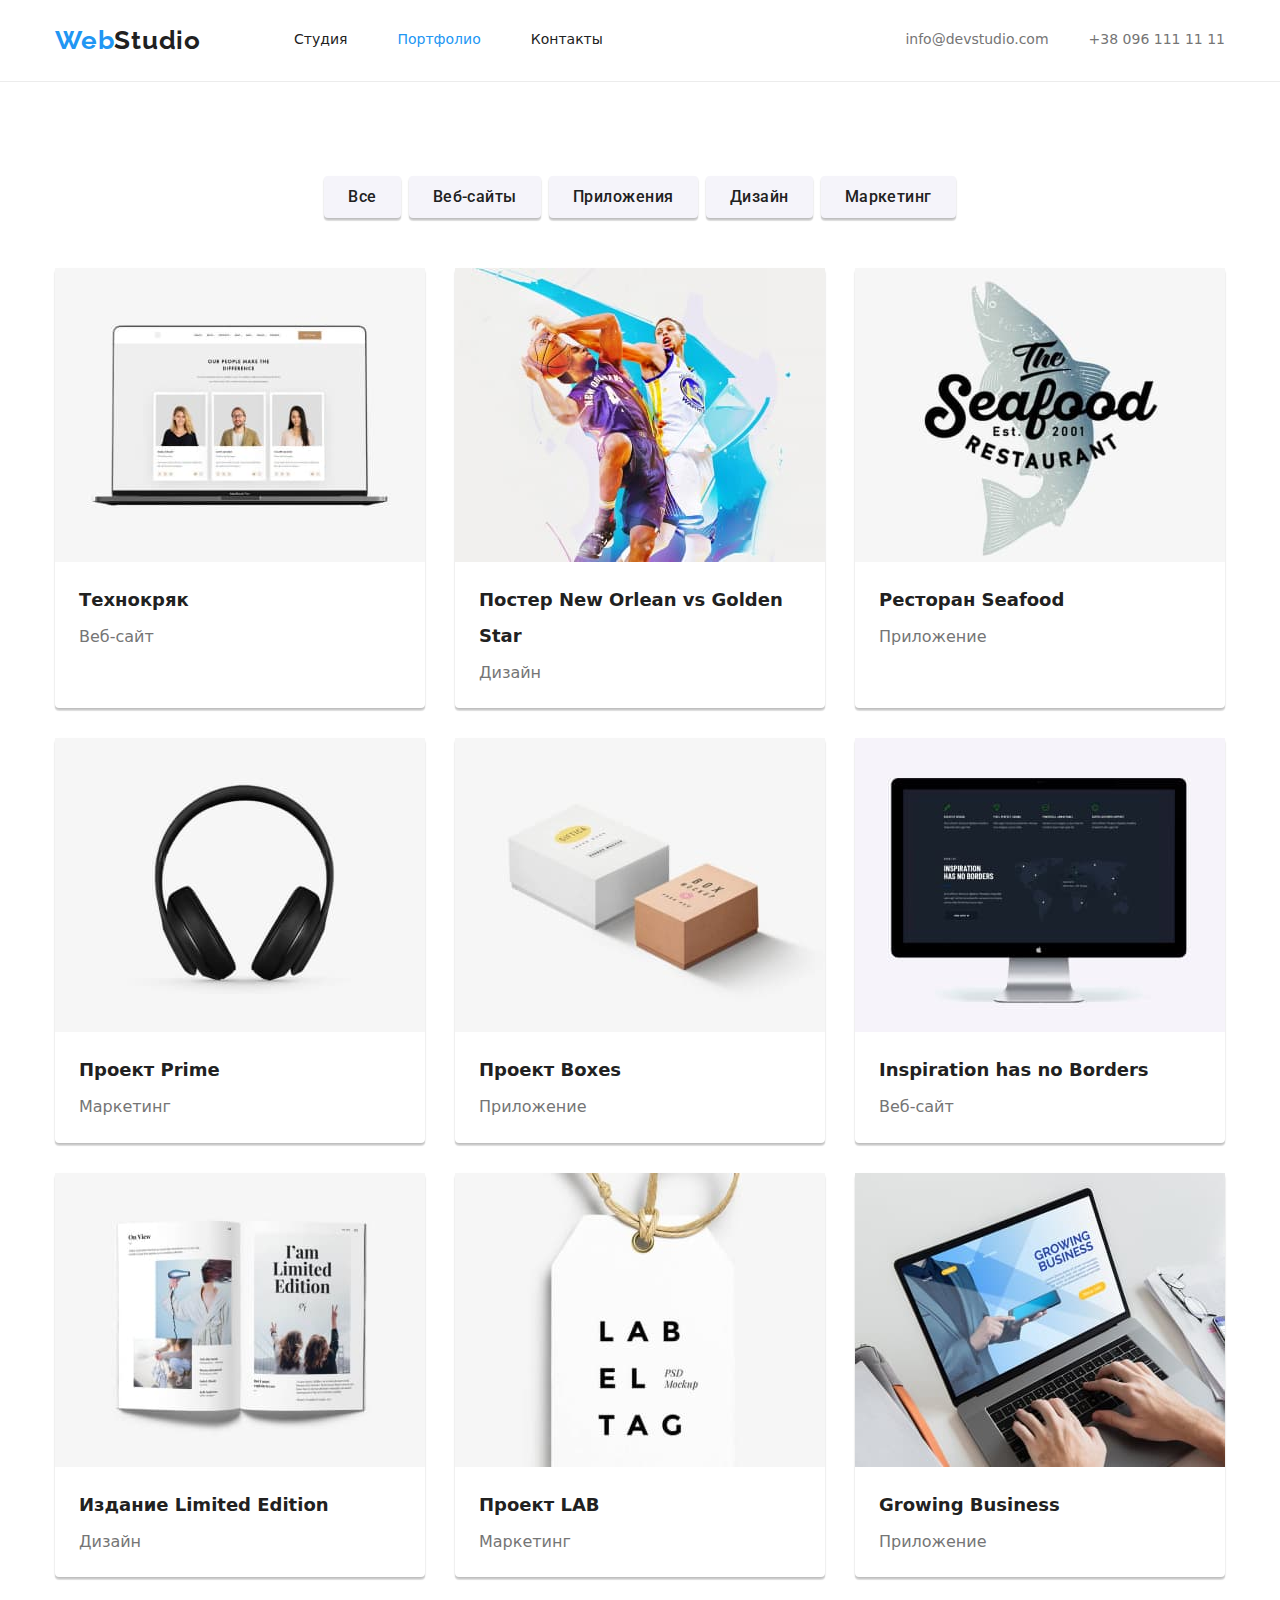
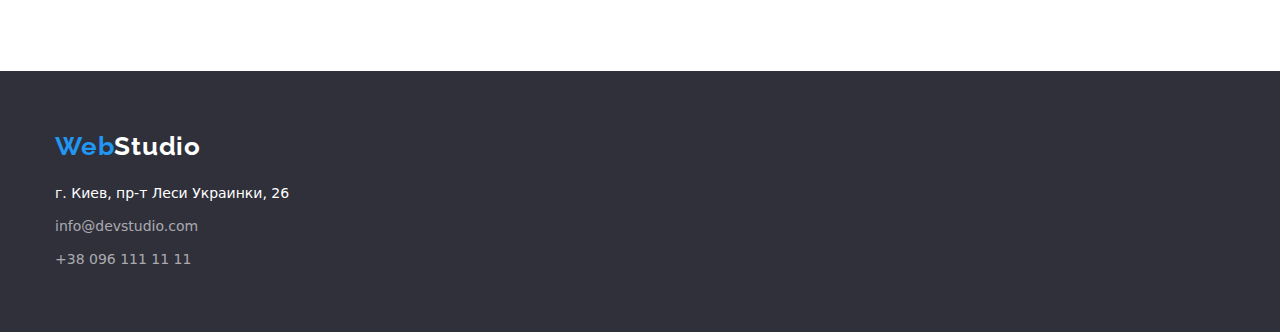
==== portfolio.html @ 7bfb626f "&" ====
<!DOCTYPE html>
<html lang="ru">

<head>
    <meta charset="UTF-8">
    <meta http-equiv="X-UA-Compatible" content="IE=edge">
    <meta name="viewport" content="width=device-width, initial-scale=1.0">
    <title>Document</title>
    <link rel="stylesheet" href="./css/styles.css">
    <link rel="stylesheet" href="https://cdnjs.cloudflare.com/ajax/libs/modern-normalize/1.1.0/modern-normalize.css">
    <link rel="preconnect" href="https://fonts.gstatic.com">
    <link
        href="https://fonts.googleapis.com/css2?family=Raleway:wght@700&family=Roboto:wght@400;500;700;900&display=swap"
        rel="stylesheet">
</head>

<body>
        <header class=head-border>
            <div class=" container">
                <nav class="nav">
        
                    <a class="nav-logo" href="./index.html"><span class="logo-web">Web</span>Studio</a>
        
                    <ul class="nav-list list">
                        <li class="nav-item"><a class="nav-link link " href="./index.html">Студия</a></li>
                        <li class="nav-item"><a class="nav-link link active" href="./portfolio.html">Портфолио</a></li>
                        <li class="nav-item"><a class="nav-link link" href="#">Контакты</a></li>
                    </ul>
                </nav>
                <ul class="contact-list list">
                    <li class="contact-item"><a class="nav-link link contact-link"
                            href="mailto:info@devstudio.com">info@devstudio.com</a></li>
                    <li class="contact-item"><a class="nav-link link contact-link" href="tel:+380961111111">+38 096 111 11
                            11</a>
                    </li>
                </ul>
            </div>
        </header>

<main>
    <section class="container pad-top">

    <ul class=selectors>
<li class="list"><button type="button" class="btn-filter">Все</button></li>
<li class="list"><button type="button" class="btn-filter">Веб-сайты</button></li>
<li class="list"><button type="button" class="btn-filter">Приложения</button></li>
<li class="list"><button type="button" class="btn-filter">Дизайн</button></li>
<li class="list"><button type="button" class="btn-filter">Маркетинг</button></li>
    </ul>

<ul class=tile-list>

    <li class="title-li list"><a class="link" href=""><img src="./images/tehnokrya.jpg" alt="website" width="370">
        <div class="gallery-card">
        <h3 class="galery-title link">Технокряк</h3>
        <p class="galery-text">Веб-сайт</p></a>
        <!-- <p class="galery-text">Lorem ipsum, dolor sit amet consectetur adipisicing elit. </p> -->
        </div>
    </li>
    
    <li class="title-li list"><a class="link" href=""><img src="./images/poster-ball.jpg" alt="basketball-players" width="370">
        <div class="gallery-card">
        <h3 class="galery-title link">Постер New Orlean vs Golden Star</h3>
        <p class="galery-text">Дизайн</p></a>
        <!-- <p class="galery-text">Lorem ipsum, dolor sit amet consectetur adipisicing elit. </p> -->
        </div>
    </li>
    
    <li class="title-li list"><a class="link" href=""><img src="./images/poster-shark.jpg" alt="restoraunt-logo" width="370">
        <div class="gallery-card">
        <h3 class="galery-title link">Ресторан Seafood</h3>
        <p class="galery-text">Приложение</p></a>
        <!-- <p class="galery-text">Lorem ipsum, dolor sit amet consectetur adipisicing elit. </p> -->
        </div>
    </li>
    
    <li class="title-li list"><a class="link" href=""><img src="./images/headphones.jpg" alt="headphones" width="370">
        <div class="gallery-card">
        <h3 class="galery-title link">Проект Prime</h3>
        <p class="galery-text">Маркетинг</p></a>
        <!-- <p class="galery-text">Lorem ipsum, dolor sit amet consectetur adipisicing elit. </p> -->
        </div>
    </li>
    
    <li class="title-li list"><a class="link" href=""><img src="./images/boxes.jpg" alt="two-boxes" width="370">
        <div class="gallery-card">
        <h3 class="galery-title link">Проект Boxes</h3>
        <p class="galery-text">Приложение</p></a>
        <!-- <p class="galery-text">Lorem ipsum, dolor sit amet consectetur adipisicing elit. </p> -->
        </div>
    </li>
    
    <li class="title-li list"><a class="link" href=""><img src="./images/macbook.jpg" alt="macbook" width="370">
        <div class="gallery-card">
        <h3 class="galery-title link">Inspiration has no Borders</h3>
        <p class="galery-text">Веб-сайт</p></a>
        <!-- <p class="galery-text">Lorem ipsum, dolor sit amet consectetur adipisicing elit. </p> -->
        </div>
    </li>
    
    <li class="title-li list"><a class="link" href=""><img src="./images/book.jpg" alt="book" width="370">
        <div class="gallery-card">
        <h3 class="galery-title link">Издание Limited Edition</h3>
        <p class="galery-text">Дизайн</p></a>
        <!-- <p class="galery-text">Lorem ipsum, dolor sit amet consectetur adipisicing elit. </p> -->
        </div>
    </li>
    
    <li class="title-li list"><a class="link" href=""><img src="./images/label.jpg" alt="label" width="370">
        <div class="gallery-card">
        <h3 class="galery-title link">Проект LAB</h3>
        <p class="galery-text">Маркетинг</p></a>
        <!-- <p class="galery-text">Lorem ipsum, dolor sit amet consectetur adipisicing elit. </p> -->
        </div>
    </li>
    
    <li class="title-li list"><a class="link" href=""><img src="./images/laptop.jpg" alt="notebook" width="370">
        <div class="gallery-card">
        <h3 class="galery-title link">Growing Business</h3>
        <p class="galery-text">Приложение</p></a>
        <!-- <p class="galery-text">Lorem ipsum, dolor sit amet consectetur adipisicing elit. </p> -->
        </div>
    </li>
    
</ul>
</section>
</main>

    <footer class="footer-color">
        <div class="container footer-item">
          
            <a class="footer-logo" href="./index.html"><span class="logo-web">Web</span>Studio</a>
           
            <address>
                
                <p class="contacts-mar adress">г. Киев, пр-т Леси Украинки, 26</p>
                <a class="link-footer" href="mailto:info@devstudio.com"><p class=contacts-mar>info@devstudio.com</p></a>
                <a class=" link-footer" href="tel:+380961111111"><p>+38 096 111 11 11</p></a>
   
            </address>
     
        </div>
    </footer> 
</body>

</html>
---- css/styles.css ----
:root {
  --color-black: #212121;
  --color-blue: #2196f3;
  --color-grey: #757575;
  --color-white: #ffffff;
  --color-innative-btn: #f5f4fa;
}
h1,
h2,
h3,
h4,
h5,
h6,
p,
ul,
ol {
  margin-bottom: 0;
  margin-top: 0;
  padding: 0;
}

body {
  background-color: var(--color-white);
  color: var(--color-grey);
  font-family: Roboto, Arial, Helvetica, sans-serif;
  font-style: normal;
  font-weight: 400;
  font-size: 14px;
  line-height: 1.14;
}
img {
  display: block;
}
.container {
  width: 1200px;
  padding-left: 15px;
  padding-right: 15px;
  margin-left: auto;
  margin-right: auto;
  /* align-items: center; */
}
.list {
  list-style: none;
}
.pad-top {
  padding-top: 94px;
  padding-bottom: 94px;
}

.link:hover,
.link:focus {
  color: var(--color-blue);
}
.head-border {
  border-bottom: 1px solid #ececec;
}
/*  header */

.nav,
header > .container,
.selectors {
  display: flex;
  flex-wrap: wrap;
  align-items: center;
}
.img-list {
  margin-top: -30px;
  margin-left: -30px;
  display: flex;
  flex-wrap: wrap;
}
.img-li {
  flex-basis: calc((100% - 90px) / 3);
  margin-top: 30px;
  margin-left: 30px;
}
.nav-link {
  padding-top: 25px;
  padding-bottom: 25px;
}

/* logo */
.nav-logo {
  padding-top: 25px;
  padding-bottom: 25px;
  font-family: Raleway;
  font-weight: 700;
  font-size: 26px;
  line-height: 1.19;
  letter-spacing: 0.03em;
  text-decoration: none;
  color: var(--color-black);
  margin-right: 93px;
}
.logo-web {
  color: var(--color-blue);
}
/* /logo */

/* header */

.nav-list {
  font-weight: 500;
  display: flex;
  align-items: center;
}
.nav-item:not(:last-child) {
  margin-right: 50px;
}
.link {
  text-decoration: none;
  color: var(--color-black);
}
.active {
  color: var(--color-blue);
}
.contact-list {
  display: flex;
  margin-left: auto;
}
.contact-item:not(:last-child) {
  margin-right: 40px;
}
.contact-link {
  display: flex;
  align-items: center;
  justify-content: flex-end;
  font-weight: 500;
  color: var(--color-grey);
}
.contact-list-icon {
  margin-right: 10px;
  fill: var(--color-grey);
}
.contact-item:hover .contact-list-icon {
  fill: var(--color-blue);
}
/* /header */
/* hero */
.hero-container {
  max-width: 700px;
  margin-left: auto;
  margin-right: auto;
}
.hero-title {
  justify-content: center;
  font-weight: 900;
  font-size: 44px;
  line-height: 1.36;
  text-align: center;
  letter-spacing: 0.06em;
  text-transform: uppercase;
  color: var(--color-white);
}
.hero-section {
  background-color: #c4c4c4;
  display: flex;
  padding-top: 200px;
  padding-bottom: 200px;
  background-image: linear-gradient(
      rgba(47, 48, 58, 0.4),
      rgba(47, 48, 58, 0.4)
    ),
    url("../images/bgi.jpeg");
}

/* hero btn */
.btn {
  background-color: var(--color-blue);
  color: var(--color-white);
  font-weight: 700;
  font-size: 16px;
  line-height: 1.87;
  border-radius: 4px;
  cursor: pointer;
  justify-content: center;
  margin-top: 30px;
}
.order {
  align-items: center;
  justify-content: center;
  display: block;
  margin-left: auto;
  margin-right: auto;
  padding: 10px 32px;
  box-shadow: 0px 4px 4px rgba(0, 0, 0, 0.15);
  border-radius: 4px;
  border: none;
}
/* /hero btn */
/* about */
.feature {
  justify-content: center;
  align-items: center;
  width: 270px;
  height: 120px;
  display: flex;
  background-color: #f5f4fa;
  border-radius: 4px;
}

.about-list {
  display: flex;
  flex-direction: row;
  margin-top: -30px;
  margin-left: -30px;
}
.discription {
  padding-top: 94px;
  padding-bottom: 47px;
}
.about-list li {
  margin-left: 30px;
  margin-top: 30px;
  /* padding: 5px; */
  flex-basis: calc((100% - 120px) / 4);
}

.about-title {
  text-transform: uppercase;
  color: var(--color-black);
  font-size: 14px;
  line-height: 1.71;
  margin-bottom: 10px;
  padding-top: 30px;
}

.about-title-p {
  font-style: normal;
  font-weight: normal;
  font-size: 14px;
  line-height: 1.71;
  letter-spacing: 0.03em;
}
/* about work */
.about-work {
  font-weight: 700;
  color: var(--color-black);
  text-align: center;
  font-size: 36px;
  margin-bottom: 50px;
}
.work-list {
  padding-bottom: 94px;
  padding-top: 47px;
}

/* /about work */
/* team */
.team-section {
  background-color: #f5f4fa;
}
.our-team {
  font-weight: 700;
  color: var(--color-black);
  text-align: center;
  font-size: 36px;
  margin-bottom: 50px;
}

.team-list {
  display: flex;
  margin-top: -30px;
  margin-left: -30px;
}
.card {
  margin-left: 30px;
  margin-top: 30px;
  flex-basis: calc((100% - 120px) / 4);
  box-shadow: 0px 1px 3px rgba(0, 0, 0, 0.12), 0px 1px 1px rgba(0, 0, 0, 0.14),
    0px 2px 1px rgba(0, 0, 0, 0.2);
  border-radius: 0px 0px 4px 4px;
}

.employer {
  color: var(--color-black);
  font-weight: 500;
  text-align: center;
  font-size: 16px;
  line-height: 1.19;
  margin-bottom: 10px;
}
.employer-text {
  text-align: center;
  font-size: 16px;
  line-height: 1.19;
}
.employer-card {
  padding: 30px 32px;
}
/* footer*/

.footer-logo {
  color: var(--color-white);
  font-family: Raleway;
  font-weight: 700;
  font-size: 26px;
  line-height: 1.19;
  letter-spacing: 0.03em;
  text-decoration: none;
  margin-bottom: 20px;
  display: block;
}
.footer-color {
  background-color: #2f303a;
}

.footer-item {
  padding-top: 60px;
  padding-bottom: 60px;
}
.adress {
  font-style: normal;
  font-size: 14px;
  line-height: 1.71;
  color: var(--color-white);
}
.link-footer {
  text-decoration: none;
  color: rgba(255, 255, 255, 0.6);
  font-style: normal;
  font-size: 14px;
  line-height: 1.71;
}
.link-footer:hover,
.link-footer:focus {
  color: var(--color-blue);
}
.btn-filter {
  font-weight: 500;
  font-size: 16px;
  line-height: 1.62;
  text-align: center;
  background-color: var(--color-grey);
  color: var(--color-black);
  font-family: Roboto;
  cursor: pointer;
}
.btn-filter:hover,
.btn-filter:focus {
  color: var(--color-white);
  background-color: var(--color-blue);
}
.galery-title {
  color: var(--color-black);
  font-weight: 700;
  font-size: 18px;
  line-height: 2;
}
.galery-text {
  color: var(--color-grey);
  font-size: 16px;
  line-height: 1.9;
}
/* portfolio */
.selectors {
  justify-content: center;
  margin-bottom: 50px;
}
.selectors > .list:not(:last-child) {
  margin-right: 8px;
}
.btn-filter {
  background-color: var(--color-innative-btn);
  font-size: 16px;
  line-height: 1.62;
  letter-spacing: 0.03em;
  text-align: center;
  color: var(--color-black);
  box-shadow: 0px 3px 1px rgba(0, 0, 0, 0.1), 0px 1px 2px rgba(0, 0, 0, 0.08),
    0px 2px 2px rgba(0, 0, 0, 0.12);
  border-radius: 4px;
  border-color: transparent;
  padding: 6px 22px;
}

/* tile */
.tile-list {
  display: flex;
  flex-wrap: wrap;
  margin-left: -30px;
  margin-top: -30px;
}

.title-li {
  display: block;
  flex-basis: calc((100% - 90px) / 3);
  margin-left: 30px;
  margin-top: 30px;
  box-shadow: 0px 3px 1px rgba(0, 0, 0, 0.1), 0px 1px 2px rgba(0, 0, 0, 0.08),
    0px 2px 2px rgba(0, 0, 0, 0.12);
  border-radius: 4px;
  border-color: transparent;
}

.galery-title {
  margin-bottom: 4px;
}

.gallery-card {
  padding: 20px 24px;
}
.contacts-mar {
  margin-bottom: 9px;
}
.social-link-list {
  padding-top: 16px;
}
.social-list-link {
  display: flex;
  align-items: center;
  justify-content: center;
  width: 44px;
  height: 44px;
  border-radius: 50%;
  /* background-color: var(--color-white); */
}
.social-link-list {
  justify-content: space-between;
  display: flex;
}
.social-list-link:hover,
.social-list-link :focus {
  background-color: var(--color-blue);
}
.social-list-icon {
  fill: #afb1b8;
}
.social-list-link:hover .social-list-icon,
.social-list-link:focus .social-list-icon {
  fill: var(--color-white);
}
.clients {
  padding-top: 94px;
  font-weight: 700;
  color: var(--color-black);
  text-align: center;
  font-size: 36px;
  margin-bottom: 50px;
  line-height: 42px;
  letter-spacing: 0.03em;
}
.clients-title {
  font-size: 36px;
}
.clients-link-list {
  justify-content: center;
  display: flex;
}
.clients-list-item:not(:last-child) {
  margin-right: 30px;
}
.clients-list-item {
  margin-top: 50px;
}
.clients-list-icon {
  padding: auto;
  fill: #afb1b8;
}
.clients-list-link {
  border: 1px solid #afb1b8;
  box-sizing: border-box;
  border-radius: 4px;
  width: 170px;
  height: 92px;
  display: flex;
  justify-content: center;
  align-items: center;
}

.clients-list-link:hover .clients-list-icon,
.clients-list-link:focus .clients-list-icon {
  fill: var(--color-blue);
}
.clients-list-link:hover,
.clients-list-link:focus {
  fill: var(--color-blue);
  border: 1px solid var(--color-blue);
}
.our-social-list-link {
  display: flex;
  flex-direction: row;
  align-items: center;
  justify-content: center;
  width: 44px;
  height: 44px;
  border-radius: 50%;
  background-color: var(--color-white);
}
.our-social-link-list > .social-list-icon {
  fill: #fff;
}
.join-list {
  margin-left: 516px;
}
.join {
  text-transform: uppercase;
  font-weight: bold;
  font-size: 14px;
  line-height: 16px;
  letter-spacing: 0.03em;
  margin-bottom: 20px;
  color: var(--color-white);
}
.our-social-link-list {
  display: flex;
  flex-direction: row;
}
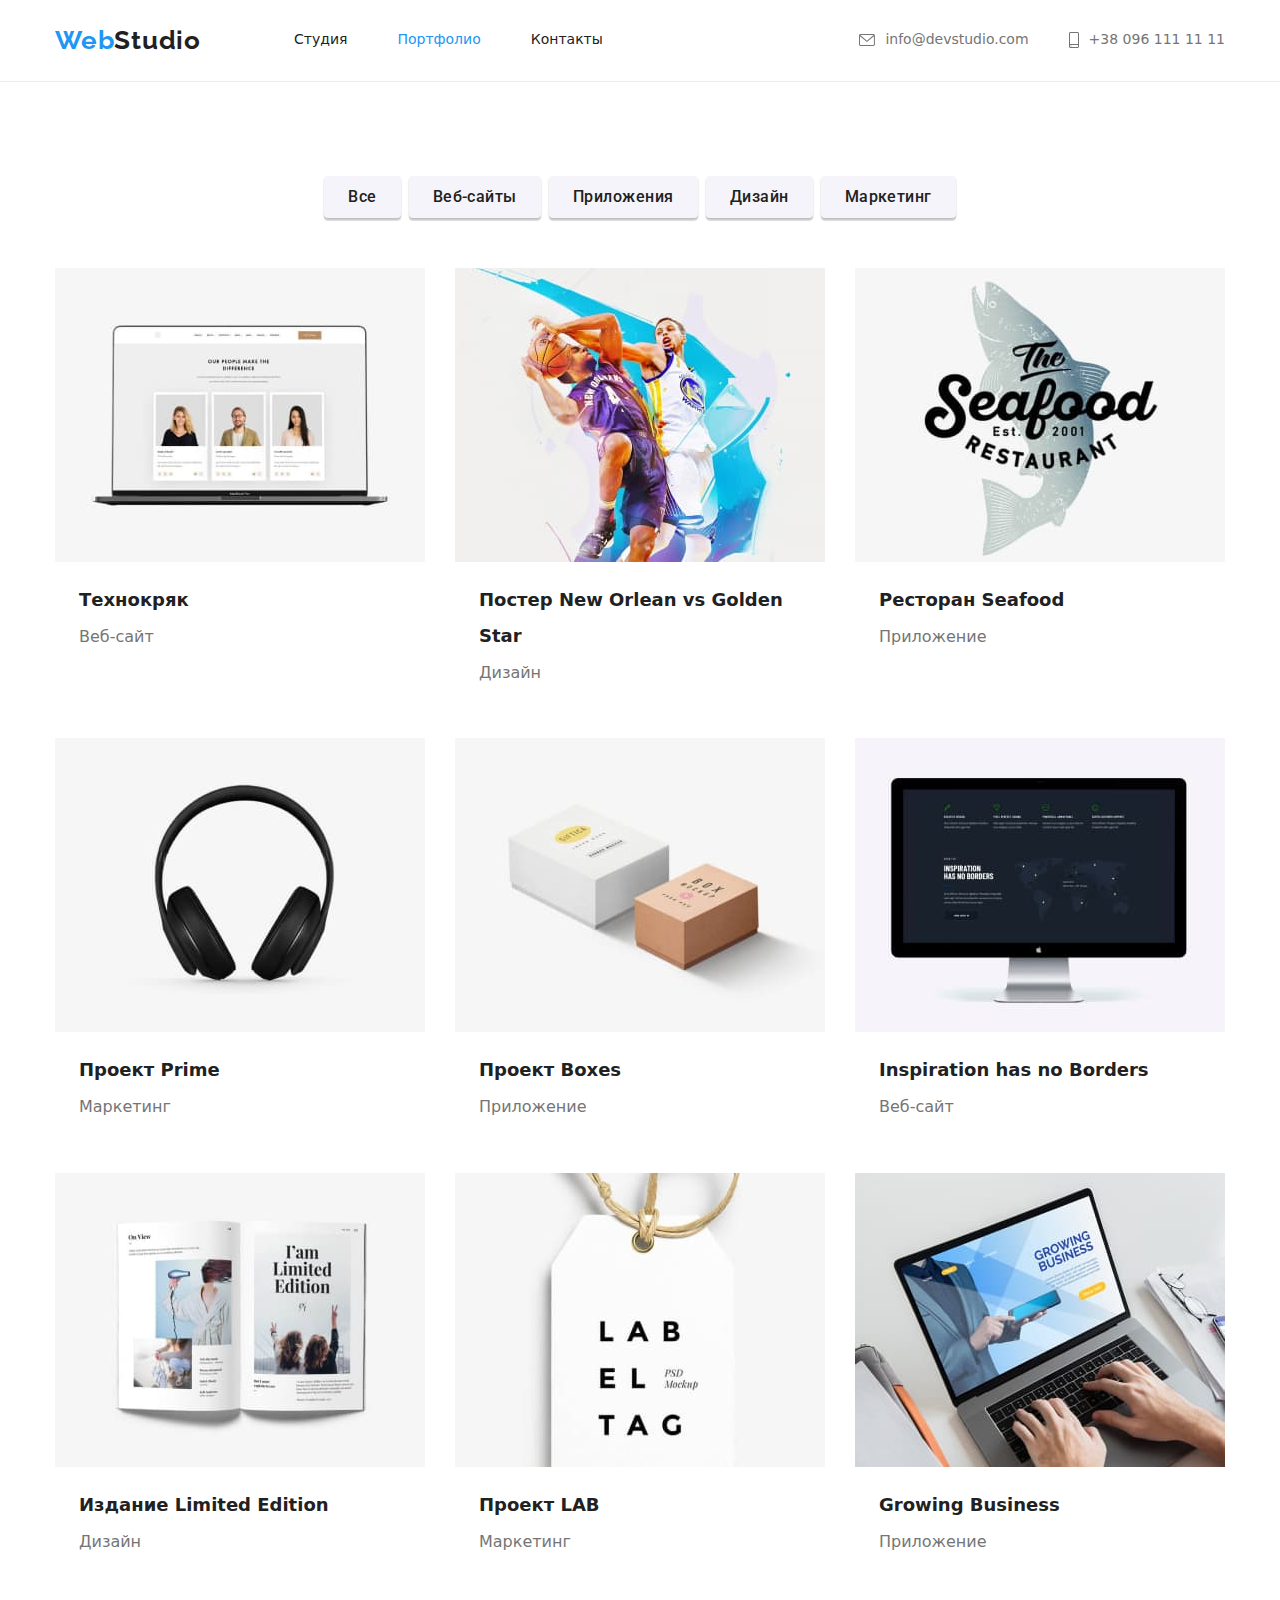
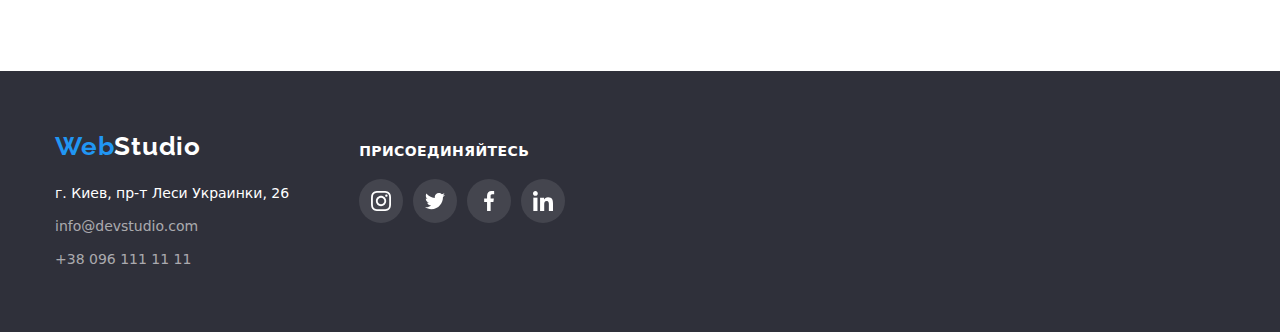
==== commit edf3af5f: "hw done" ====
--- a/portfolio.html
+++ b/portfolio.html
@@ -15,132 +15,189 @@
 </head>
 
 <body>
-        <header class=head-border>
-            <div class=" container">
-                <nav class="nav">
-        
-                    <a class="nav-logo" href="./index.html"><span class="logo-web">Web</span>Studio</a>
-        
-                    <ul class="nav-list list">
-                        <li class="nav-item"><a class="nav-link link " href="./index.html">Студия</a></li>
-                        <li class="nav-item"><a class="nav-link link active" href="./portfolio.html">Портфолио</a></li>
-                        <li class="nav-item"><a class="nav-link link" href="#">Контакты</a></li>
-                    </ul>
-                </nav>
-                <ul class="contact-list list">
-                    <li class="contact-item"><a class="nav-link link contact-link"
-                            href="mailto:info@devstudio.com">info@devstudio.com</a></li>
-                    <li class="contact-item"><a class="nav-link link contact-link" href="tel:+380961111111">+38 096 111 11
-                            11</a>
-                    </li>
+    <header class=head-border>
+        <div class="container">
+            <nav class="nav">
+
+                <a class="nav-logo" href="./index.html"><span class="logo-web">Web</span>Studio</a>
+
+                <ul class="nav-list list">
+                    <li class="nav-item"><a class="nav-link link " href="./index.html">Студия</a></li>
+                    <li class="nav-item"><a class="nav-link link active" href="./portfolio.html">Портфолио</a></li>
+                    <li class="nav-item"><a class="nav-link link" href="#">Контакты</a></li>
                 </ul>
+            </nav>
+            <ul class="contact-list list">
+                <li class="contact-item"><a class="nav-link link contact-link" href="mailto:info@devstudio.com">
+                        <svg class=contact-list-icon width="16" height="12">
+                            <use href="./images/sprite.svg#icon-envelope"></use>
+                        </svg>
+                        info@devstudio.com</a></li>
+                <li class="contact-item"><a class="nav-link link contact-link" href="tel:+380961111111">
+                        <svg class=contact-list-icon width="10" height="16">
+                            <use href="./images/sprite.svg#icon-smartphone"></use>
+                        </svg>
+                        +38 096 111 11 11</a>
+                </li>
+            </ul>
+        </div>
+    </header>
+
+    <main>
+        <section class="container pad-top">
+
+            <ul class=selectors>
+                <li class="list"><button type="button" class="btn-filter">Все</button></li>
+                <li class="list"><button type="button" class="btn-filter">Веб-сайты</button></li>
+                <li class="list"><button type="button" class="btn-filter">Приложения</button></li>
+                <li class="list"><button type="button" class="btn-filter">Дизайн</button></li>
+                <li class="list"><button type="button" class="btn-filter">Маркетинг</button></li>
+            </ul>
+
+            <ul class=tile-list>
+
+                <li class="title-li list"><a class="link" href=""><img src="./images/tehnokrya.jpg" alt="website"
+                            width="370">
+                        <div class="gallery-card">
+                            <h3 class="galery-title link">Технокряк</h3>
+                            <p class="galery-text">Веб-сайт</p>
+                    </a>
+                    <!-- <p class="galery-text">Lorem ipsum, dolor sit amet consectetur adipisicing elit. </p> -->
+                    </div>
+                </li>
+
+                <li class="title-li list"><a class="link" href=""><img src="./images/poster-ball.jpg"
+                            alt="basketball-players" width="370">
+                        <div class="gallery-card">
+                            <h3 class="galery-title link">Постер New Orlean vs Golden Star</h3>
+                            <p class="galery-text">Дизайн</p>
+                    </a>
+                    <!-- <p class="galery-text">Lorem ipsum, dolor sit amet consectetur adipisicing elit. </p> -->
+                    </div>
+                </li>
+
+                <li class="title-li list"><a class="link" href=""><img src="./images/poster-shark.jpg"
+                            alt="restoraunt-logo" width="370">
+                        <div class="gallery-card">
+                            <h3 class="galery-title link">Ресторан Seafood</h3>
+                            <p class="galery-text">Приложение</p>
+                    </a>
+                    <!-- <p class="galery-text">Lorem ipsum, dolor sit amet consectetur adipisicing elit. </p> -->
+                    </div>
+                </li>
+
+                <li class="title-li list"><a class="link" href=""><img src="./images/headphones.jpg" alt="headphones"
+                            width="370">
+                        <div class="gallery-card">
+                            <h3 class="galery-title link">Проект Prime</h3>
+                            <p class="galery-text">Маркетинг</p>
+                    </a>
+                    <!-- <p class="galery-text">Lorem ipsum, dolor sit amet consectetur adipisicing elit. </p> -->
+                    </div>
+                </li>
+
+                <li class="title-li list"><a class="link" href=""><img src="./images/boxes.jpg" alt="two-boxes"
+                            width="370">
+                        <div class="gallery-card">
+                            <h3 class="galery-title link">Проект Boxes</h3>
+                            <p class="galery-text">Приложение</p>
+                    </a>
+                    <!-- <p class="galery-text">Lorem ipsum, dolor sit amet consectetur adipisicing elit. </p> -->
+                    </div>
+                </li>
+
+                <li class="title-li list"><a class="link" href=""><img src="./images/macbook.jpg" alt="macbook"
+                            width="370">
+                        <div class="gallery-card">
+                            <h3 class="galery-title link">Inspiration has no Borders</h3>
+                            <p class="galery-text">Веб-сайт</p>
+                    </a>
+                    <!-- <p class="galery-text">Lorem ipsum, dolor sit amet consectetur adipisicing elit. </p> -->
+                    </div>
+                </li>
+
+                <li class="title-li list"><a class="link" href=""><img src="./images/book.jpg" alt="book" width="370">
+                        <div class="gallery-card">
+                            <h3 class="galery-title link">Издание Limited Edition</h3>
+                            <p class="galery-text">Дизайн</p>
+                    </a>
+                    <!-- <p class="galery-text">Lorem ipsum, dolor sit amet consectetur adipisicing elit. </p> -->
+                    </div>
+                </li>
+
+                <li class="title-li list"><a class="link" href=""><img src="./images/label.jpg" alt="label" width="370">
+                        <div class="gallery-card">
+                            <h3 class="galery-title link">Проект LAB</h3>
+                            <p class="galery-text">Маркетинг</p>
+                    </a>
+                    <!-- <p class="galery-text">Lorem ipsum, dolor sit amet consectetur adipisicing elit. </p> -->
+                    </div>
+                </li>
+
+                <li class="title-li list"><a class="link" href=""><img src="./images/laptop.jpg" alt="notebook"
+                            width="370">
+                        <div class="gallery-card">
+                            <h3 class="galery-title link">Growing Business</h3>
+                            <p class="galery-text">Приложение</p>
+                    </a>
+                    <!-- <p class="galery-text">Lorem ipsum, dolor sit amet consectetur adipisicing elit. </p> -->
+                    </div>
+                </li>
+
+            </ul>
+        </section>
+    </main>
+
+    <footer class="footer-color">
+        <div class="container footer-container">
+            <div class=div-footer>
+                <address>
+                    <a class="footer-logo" href="./index.html"><span class="logo-web">Web</span>Studio</a>
+                    <p class="contacts-mar adress">г. Киев, пр-т Леси Украинки, 26</p>
+                    <a class="link-footer" href="mailto:info@devstudio.com">
+                        <p class=contacts-mar>info@devstudio.com</p>
+                    </a>
+                    <a class=" link-footer" href="tel:+380961111111">
+                        <p>+38 096 111 11 11</p>
+                    </a>
+
+                </address>
+
+                <div class=join-list>
+                    <p class=join>присоединяйтесь</p>
+                    <ul class="our-social-link-list list">
+                        <li class="our-social-list-item">
+                            <a class="social-list-link our-social-list-link" href="">
+                                <svg class="social-list-icon-wite" width="20" height="20">
+                                    <use href="./images/sprite.svg#icon-instagram">
+                                    </use>
+                                </svg></a>
+                        </li>
+                        <li class="our-social-list-item">
+                            <a href="" class="social-list-link our-social-list-link">
+                                <svg class="social-list-icon-wite" width="20" height="20">
+                                    <use href="./images/sprite.svg#icon-twitter">
+                                    </use>
+                                </svg></a>
+                        </li>
+                        <li class="our-social-list-item">
+                            <a href="" class="social-list-link our-social-list-link">
+                                <svg class="social-list-icon-wite" width="20" height="20">
+                                    <use href="./images/sprite.svg#icon-facebook">
+                                    </use>
+                                </svg></a>
+                        </li>
+                        <li class="our-social-list-item">
+                            <a href="" class="social-list-link our-social-list-link">
+                                <svg class="social-list-icon-wite" width="20" height="20">
+                                    <use href="./images/sprite.svg#icon-linkedin">
+                                    </use>
+                                </svg></a>
+                        </li>
+                </div>
             </div>
-        </header>
-
-<main>
-    <section class="container pad-top">
-
-    <ul class=selectors>
-<li class="list"><button type="button" class="btn-filter">Все</button></li>
-<li class="list"><button type="button" class="btn-filter">Веб-сайты</button></li>
-<li class="list"><button type="button" class="btn-filter">Приложения</button></li>
-<li class="list"><button type="button" class="btn-filter">Дизайн</button></li>
-<li class="list"><button type="button" class="btn-filter">Маркетинг</button></li>
-    </ul>
-
-<ul class=tile-list>
-
-    <li class="title-li list"><a class="link" href=""><img src="./images/tehnokrya.jpg" alt="website" width="370">
-        <div class="gallery-card">
-        <h3 class="galery-title link">Технокряк</h3>
-        <p class="galery-text">Веб-сайт</p></a>
-        <!-- <p class="galery-text">Lorem ipsum, dolor sit amet consectetur adipisicing elit. </p> -->
-        </div>
-    </li>
-    
-    <li class="title-li list"><a class="link" href=""><img src="./images/poster-ball.jpg" alt="basketball-players" width="370">
-        <div class="gallery-card">
-        <h3 class="galery-title link">Постер New Orlean vs Golden Star</h3>
-        <p class="galery-text">Дизайн</p></a>
-        <!-- <p class="galery-text">Lorem ipsum, dolor sit amet consectetur adipisicing elit. </p> -->
-        </div>
-    </li>
-    
-    <li class="title-li list"><a class="link" href=""><img src="./images/poster-shark.jpg" alt="restoraunt-logo" width="370">
-        <div class="gallery-card">
-        <h3 class="galery-title link">Ресторан Seafood</h3>
-        <p class="galery-text">Приложение</p></a>
-        <!-- <p class="galery-text">Lorem ipsum, dolor sit amet consectetur adipisicing elit. </p> -->
-        </div>
-    </li>
-    
-    <li class="title-li list"><a class="link" href=""><img src="./images/headphones.jpg" alt="headphones" width="370">
-        <div class="gallery-card">
-        <h3 class="galery-title link">Проект Prime</h3>
-        <p class="galery-text">Маркетинг</p></a>
-        <!-- <p class="galery-text">Lorem ipsum, dolor sit amet consectetur adipisicing elit. </p> -->
-        </div>
-    </li>
-    
-    <li class="title-li list"><a class="link" href=""><img src="./images/boxes.jpg" alt="two-boxes" width="370">
-        <div class="gallery-card">
-        <h3 class="galery-title link">Проект Boxes</h3>
-        <p class="galery-text">Приложение</p></a>
-        <!-- <p class="galery-text">Lorem ipsum, dolor sit amet consectetur adipisicing elit. </p> -->
-        </div>
-    </li>
-    
-    <li class="title-li list"><a class="link" href=""><img src="./images/macbook.jpg" alt="macbook" width="370">
-        <div class="gallery-card">
-        <h3 class="galery-title link">Inspiration has no Borders</h3>
-        <p class="galery-text">Веб-сайт</p></a>
-        <!-- <p class="galery-text">Lorem ipsum, dolor sit amet consectetur adipisicing elit. </p> -->
-        </div>
-    </li>
-    
-    <li class="title-li list"><a class="link" href=""><img src="./images/book.jpg" alt="book" width="370">
-        <div class="gallery-card">
-        <h3 class="galery-title link">Издание Limited Edition</h3>
-        <p class="galery-text">Дизайн</p></a>
-        <!-- <p class="galery-text">Lorem ipsum, dolor sit amet consectetur adipisicing elit. </p> -->
-        </div>
-    </li>
-    
-    <li class="title-li list"><a class="link" href=""><img src="./images/label.jpg" alt="label" width="370">
-        <div class="gallery-card">
-        <h3 class="galery-title link">Проект LAB</h3>
-        <p class="galery-text">Маркетинг</p></a>
-        <!-- <p class="galery-text">Lorem ipsum, dolor sit amet consectetur adipisicing elit. </p> -->
-        </div>
-    </li>
-    
-    <li class="title-li list"><a class="link" href=""><img src="./images/laptop.jpg" alt="notebook" width="370">
-        <div class="gallery-card">
-        <h3 class="galery-title link">Growing Business</h3>
-        <p class="galery-text">Приложение</p></a>
-        <!-- <p class="galery-text">Lorem ipsum, dolor sit amet consectetur adipisicing elit. </p> -->
-        </div>
-    </li>
-    
-</ul>
-</section>
-</main>
-
-    <footer class="footer-color">
-        <div class="container footer-item">
-          
-            <a class="footer-logo" href="./index.html"><span class="logo-web">Web</span>Studio</a>
-           
-            <address>
-                
-                <p class="contacts-mar adress">г. Киев, пр-т Леси Украинки, 26</p>
-                <a class="link-footer" href="mailto:info@devstudio.com"><p class=contacts-mar>info@devstudio.com</p></a>
-                <a class=" link-footer" href="tel:+380961111111"><p>+38 096 111 11 11</p></a>
-   
-            </address>
-     
-        </div>
-    </footer> 
+
+    </footer>
 </body>
 
 </html>--- a/css/styles.css
+++ b/css/styles.css
@@ -18,7 +18,6 @@
   margin-top: 0;
   padding: 0;
 }
-
 body {
   background-color: var(--color-white);
   color: var(--color-grey);
@@ -157,6 +156,9 @@
   display: flex;
   padding-top: 200px;
   padding-bottom: 200px;
+ margin-left: auto;
+ margin-right: auto;
+ max-width: 1600px;
   background-image: linear-gradient(
       rgba(47, 48, 58, 0.4),
       rgba(47, 48, 58, 0.4)
@@ -299,13 +301,17 @@
   letter-spacing: 0.03em;
   text-decoration: none;
   margin-bottom: 20px;
-  display: block;
+  display: inline-block;
+  font-style: normal;
 }
 .footer-color {
   background-color: #2f303a;
 }
-
-.footer-item {
+.div-footer{
+  display: flex;
+  flex-direction: row;
+}
+.footer-container {
   padding-top: 60px;
   padding-bottom: 60px;
 }
@@ -387,11 +393,13 @@
   flex-basis: calc((100% - 90px) / 3);
   margin-left: 30px;
   margin-top: 30px;
-  box-shadow: 0px 3px 1px rgba(0, 0, 0, 0.1), 0px 1px 2px rgba(0, 0, 0, 0.08),
+
+}
+.title-li:hover,
+.title-li:focus{  box-shadow: 0px 3px 1px rgba(0, 0, 0, 0.1), 0px 1px 2px rgba(0, 0, 0, 0.08),
     0px 2px 2px rgba(0, 0, 0, 0.12);
   border-radius: 4px;
-  border-color: transparent;
-}
+  border-color: transparent;}
 
 .galery-title {
   margin-bottom: 4px;
@@ -485,15 +493,18 @@
   width: 44px;
   height: 44px;
   border-radius: 50%;
-  background-color: var(--color-white);
-}
-.our-social-link-list > .social-list-icon {
+  /* background-color: var(--color-white); */
+}
+.social-list-icon-wite {
   fill: #fff;
 }
 .join-list {
-  margin-left: 516px;
+margin-top: 12px;
+  margin-left: 70px;
+
 }
 .join {
+ 
   text-transform: uppercase;
   font-weight: bold;
   font-size: 14px;
@@ -505,4 +516,18 @@
 .our-social-link-list {
   display: flex;
   flex-direction: row;
-}
+  
+}
+.our-social-list-item{
+  padding-right: 10px;
+}
+.our-social-list-link {
+  display: flex;
+  align-items: center;
+  justify-content: center;
+  width: 44px;
+  height: 44px;
+  border-radius: 50%;
+background: rgba(255, 255, 255, 0.1);
+
+}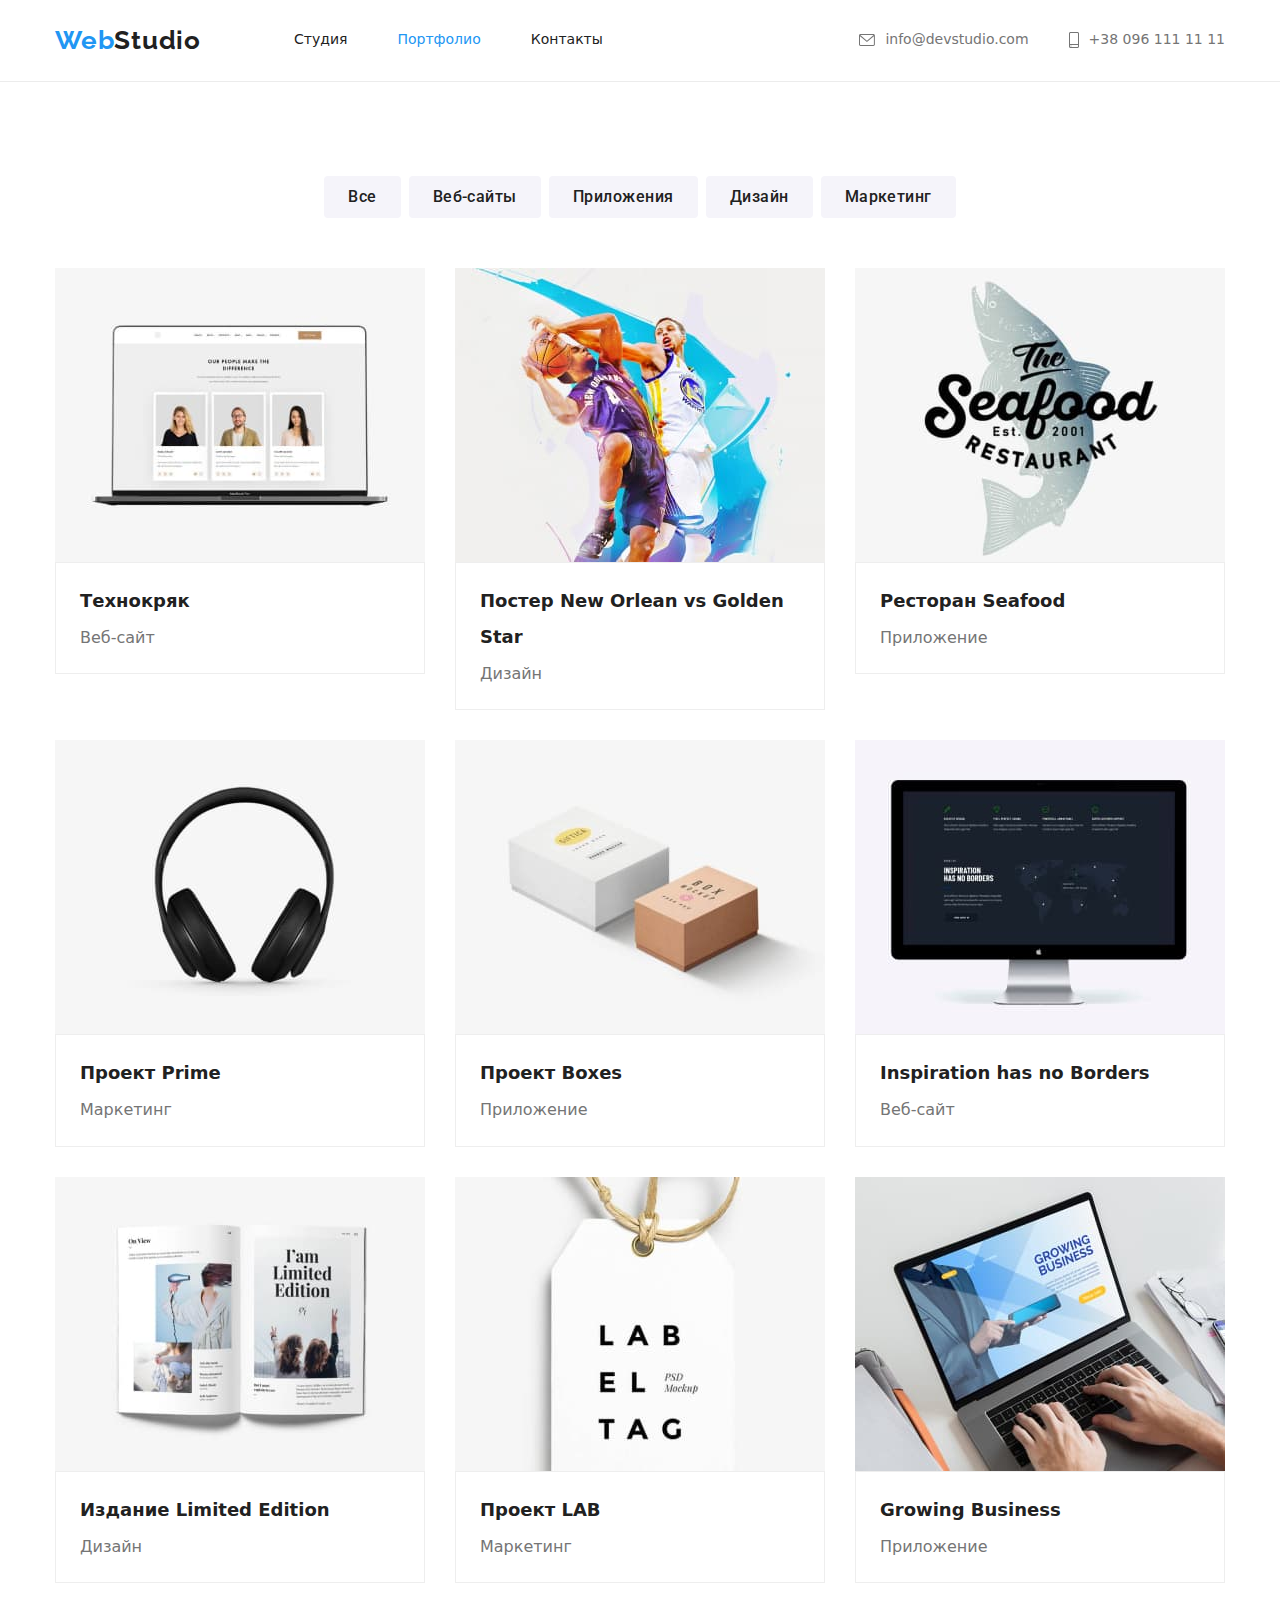
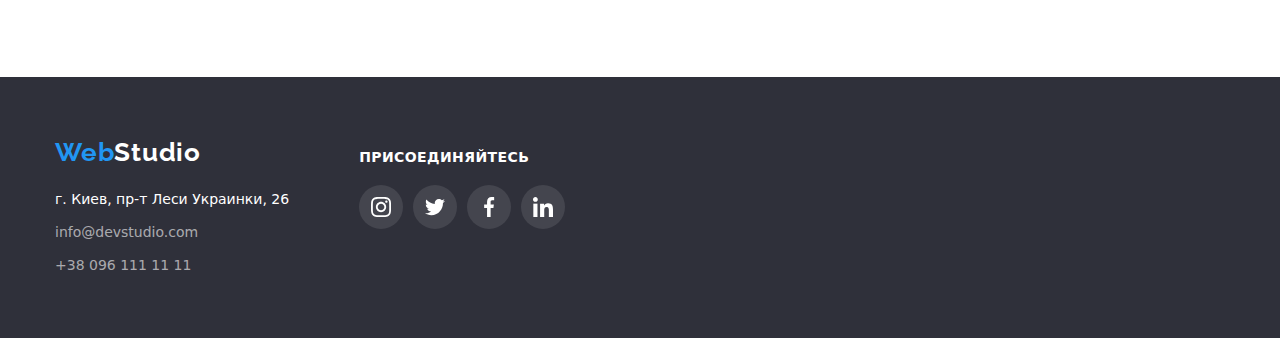
==== commit ee035c9d: "hw5" ====
--- a/portfolio.html
+++ b/portfolio.html
@@ -56,93 +56,107 @@
 
             <ul class=tile-list>
 
-                <li class="title-li list"><a class="link" href=""><img src="./images/tehnokrya.jpg" alt="website"
-                            width="370">
+                <li class="title-li list ">
+                        <a class="link link-al" href="">
+                            <div class="overlay">
+                                <img src="./images/tehnokrya.jpg" alt="website" width="370">
+                                <p class="about-galery-card">Технокряк это 
+                                    современная площадка распространения коронавируса. Компании используют эту платформу для цифрового шпионажа и атак на защищённые сервера конкурентов.</p>
+                            </div>
+                            <div class="gallery-card">
+                            <h3 class="galery-title">Технокряк</h3>
+                            <p class="galery-text">Веб-сайт</p>
+                    </div></a></li>
+
+                <li class="title-li list">
+                    <a class="link link-al" href="">
+                        <div class="overlay">
+                              <img src="./images/poster-ball.jpg" alt="basketball-players" width="370">
+                                 <p class="about-galery-card">Lorem ipsum dolor sit amet consectetur adipisicing elit. Perferendis eveniet laboriosam voluptatibus minus itaque quaerat quos sequi aut iusto, natus adipisci accusantium dignissimos eius! Alias facere sunt quisquam distinctio veniam.</p>
+                            </div>
+                            <div class="gallery-card">
+                            <h3 class="galery-title">Постер New Orlean vs Golden Star</h3>
+                            <p class="galery-text">Дизайн</p>
+                    </div>
+                </a>
+                </li>
+
+                <li class="title-li list ">
+                    <a class="link link-al" href="">
+                        <div class="overlay">
+                            <img src="./images/poster-shark.jpg" alt="restoraunt-logo" width="370">
+                            <p class="about-galery-card">Lorem ipsum dolor sit amet consectetur adipisicing elit. Perferendis eveniet laboriosam voluptatibus minus itaque quaerat quos sequi aut iusto, natus adipisci accusantium dignissimos eius! Alias facere sunt quisquam distinctio veniam.
+                        </div>
                         <div class="gallery-card">
-                            <h3 class="galery-title link">Технокряк</h3>
-                            <p class="galery-text">Веб-сайт</p>
-                    </a>
-                    <!-- <p class="galery-text">Lorem ipsum, dolor sit amet consectetur adipisicing elit. </p> -->
-                    </div>
-                </li>
-
-                <li class="title-li list"><a class="link" href=""><img src="./images/poster-ball.jpg"
-                            alt="basketball-players" width="370">
-                        <div class="gallery-card">
-                            <h3 class="galery-title link">Постер New Orlean vs Golden Star</h3>
-                            <p class="galery-text">Дизайн</p>
-                    </a>
-                    <!-- <p class="galery-text">Lorem ipsum, dolor sit amet consectetur adipisicing elit. </p> -->
-                    </div>
-                </li>
-
-                <li class="title-li list"><a class="link" href=""><img src="./images/poster-shark.jpg"
-                            alt="restoraunt-logo" width="370">
-                        <div class="gallery-card">
-                            <h3 class="galery-title link">Ресторан Seafood</h3>
-                            <p class="galery-text">Приложение</p>
-                    </a>
-                    <!-- <p class="galery-text">Lorem ipsum, dolor sit amet consectetur adipisicing elit. </p> -->
-                    </div>
-                </li>
-
-                <li class="title-li list"><a class="link" href=""><img src="./images/headphones.jpg" alt="headphones"
-                            width="370">
-                        <div class="gallery-card">
-                            <h3 class="galery-title link">Проект Prime</h3>
-                            <p class="galery-text">Маркетинг</p>
-                    </a>
-                    <!-- <p class="galery-text">Lorem ipsum, dolor sit amet consectetur adipisicing elit. </p> -->
-                    </div>
-                </li>
-
-                <li class="title-li list"><a class="link" href=""><img src="./images/boxes.jpg" alt="two-boxes"
-                            width="370">
-                        <div class="gallery-card">
-                            <h3 class="galery-title link">Проект Boxes</h3>
-                            <p class="galery-text">Приложение</p>
-                    </a>
-                    <!-- <p class="galery-text">Lorem ipsum, dolor sit amet consectetur adipisicing elit. </p> -->
-                    </div>
-                </li>
-
-                <li class="title-li list"><a class="link" href=""><img src="./images/macbook.jpg" alt="macbook"
-                            width="370">
-                        <div class="gallery-card">
-                            <h3 class="galery-title link">Inspiration has no Borders</h3>
-                            <p class="galery-text">Веб-сайт</p>
-                    </a>
-                    <!-- <p class="galery-text">Lorem ipsum, dolor sit amet consectetur adipisicing elit. </p> -->
-                    </div>
-                </li>
-
-                <li class="title-li list"><a class="link" href=""><img src="./images/book.jpg" alt="book" width="370">
-                        <div class="gallery-card">
-                            <h3 class="galery-title link">Издание Limited Edition</h3>
-                            <p class="galery-text">Дизайн</p>
-                    </a>
-                    <!-- <p class="galery-text">Lorem ipsum, dolor sit amet consectetur adipisicing elit. </p> -->
-                    </div>
-                </li>
-
-                <li class="title-li list"><a class="link" href=""><img src="./images/label.jpg" alt="label" width="370">
-                        <div class="gallery-card">
-                            <h3 class="galery-title link">Проект LAB</h3>
-                            <p class="galery-text">Маркетинг</p>
-                    </a>
-                    <!-- <p class="galery-text">Lorem ipsum, dolor sit amet consectetur adipisicing elit. </p> -->
-                    </div>
-                </li>
-
-                <li class="title-li list"><a class="link" href=""><img src="./images/laptop.jpg" alt="notebook"
-                            width="370">
-                        <div class="gallery-card">
-                            <h3 class="galery-title link">Growing Business</h3>
-                            <p class="galery-text">Приложение</p>
-                    </a>
-                    <!-- <p class="galery-text">Lorem ipsum, dolor sit amet consectetur adipisicing elit. </p> -->
-                    </div>
-                </li>
+                        <h3 class="galery-title">Ресторан Seafood</h3>
+                        <p class="galery-text">Приложение</p>
+                </div>
+           
+            </a>
+            </li>
+
+            <li class="title-li list ">
+                <a class="link link-al" href="">
+                    <div class="overlay">
+                        <img src="./images/headphones.jpg" alt="headphones" width="370">
+                        <p class="about-galery-card">Lorem ipsum dolor sit amet consectetur adipisicing elit. Perferendis eveniet laboriosam voluptatibus minus itaque quaerat quos sequi aut iusto, natus adipisci accusantium dignissimos eius! Alias facere sunt quisquam distinctio veniam.                 </div>
+                    <div class="gallery-card">
+                    <h3 class="galery-title">Проект Prime</h3>
+                    <p class="galery-text">Маркетинг</p>
+            </div>
+        </a>
+        </li>
+             
+        <li class="title-li list ">
+            <a class="link link-al" href="">
+                <div class="overlay">
+                    <img src="./images/boxes.jpg" alt="two-boxes" width="370">
+                    <p class="about-galery-card">Lorem ipsum dolor sit amet consectetur adipisicing elit. Perferendis eveniet laboriosam voluptatibus minus itaque quaerat quos sequi aut iusto, natus adipisci accusantium dignissimos eius! Alias facere sunt quisquam distinctio veniam.         </div>
+                <div class="gallery-card">
+                <h3 class="galery-title">Проект Boxes</h3>
+                <p class="galery-text">Приложение</p>
+        </div>    </a>
+    </li>
+           
+    <li class="title-li list ">
+        <a class="link link-al" href="">
+            <div class="overlay">
+                <img src="./images/macbook.jpg" alt="macbook" width="370">
+                <p class="about-galery-card">Lorem ipsum dolor sit amet consectetur adipisicing elit. Perferendis eveniet laboriosam voluptatibus minus itaque quaerat quos sequi aut iusto, natus adipisci accusantium dignissimos eius! Alias facere sunt quisquam distinctio veniam. </div>
+            <div class="gallery-card">
+            <h3 class="galery-title">Inspiration has no Borders</h3>
+            <p class="galery-text">Веб-сайт</p>
+    </div></a>
+</li>
+
+<li class="title-li list ">
+    <a class="link link-al" href="">
+        <div class="overlay">
+            <img src="./images/book.jpg" alt="book" width="370">
+            <p class="about-galery-card">Lorem ipsum dolor sit amet consectetur adipisicing elit. Perferendis eveniet laboriosam voluptatibus minus itaque quaerat quos sequi aut iusto, natus adipisci accusantium dignissimos eius! Alias facere sunt quisquam distinctio veniam.        <div class="gallery-card">
+        <h3 class="galery-title">Издание Limited Edition</h3>
+        <p class="galery-text">Дизайн</p>
+</div>
+</a>
+</li>   
+             
+<li class="title-li list ">
+    <a class="link link-al" href="">
+        <div class="overlay">
+            <img src="./images/label.jpg" alt="label" width="370">
+            <p class="about-galery-card">Lorem ipsum dolor sit amet consectetur adipisicing elit. Perferendis eveniet laboriosam voluptatibus minus itaque quaerat quos sequi aut iusto, natus adipisci accusantium dignissimos eius! Alias facere sunt quisquam distinctio veniam.        <div class="gallery-card">
+        <h3 class="galery-title">Проект LAB</h3>
+        <p class="galery-text">Маркетинг</p>
+</div></a></li>   
+
+<li class="title-li list ">
+    <a class="link link-al" href="">
+        <div class="overlay">
+            <img src="./images/laptop.jpg" alt="notebook" width="370">
+            <p class="about-galery-card">Lorem ipsum dolor sit amet consectetur adipisicing elit. Perferendis eveniet laboriosam voluptatibus minus itaque quaerat quos sequi aut iusto, natus adipisci accusantium dignissimos eius! Alias facere sunt quisquam distinctio veniam.        <div class="gallery-card">
+        <h3 class="galery-title">Growing Business</h3>
+        <p class="galery-text">Приложение</p>
+</div></a></li>  
 
             </ul>
         </section>
--- a/css/styles.css
+++ b/css/styles.css
@@ -109,6 +109,7 @@
 .link {
   text-decoration: none;
   color: var(--color-black);
+  transition: color 250ms cubic-bezier(0.4, 0, 0.2, 1);
 }
 .active {
   color: var(--color-blue);
@@ -126,14 +127,18 @@
   justify-content: flex-end;
   font-weight: 500;
   color: var(--color-grey);
+  transition: color 250ms cubic-bezier(0.4, 0, 0.2, 1);
 }
 .contact-list-icon {
   margin-right: 10px;
-  fill: var(--color-grey);
-}
-.contact-item:hover .contact-list-icon {
+  fill: currentColor;
+  transition: fill 250ms cubic-bezier(0.4, 0, 0.2, 1);
+}
+.contact-item:hover .contact-list-icon,
+.contact-item:focus .contact-list-icon {
   fill: var(--color-blue);
 }
+
 /* /header */
 /* hero */
 .hero-container {
@@ -156,9 +161,9 @@
   display: flex;
   padding-top: 200px;
   padding-bottom: 200px;
- margin-left: auto;
- margin-right: auto;
- max-width: 1600px;
+  margin-left: auto;
+  margin-right: auto;
+  max-width: 1600px;
   background-image: linear-gradient(
       rgba(47, 48, 58, 0.4),
       rgba(47, 48, 58, 0.4)
@@ -188,6 +193,13 @@
   box-shadow: 0px 4px 4px rgba(0, 0, 0, 0.15);
   border-radius: 4px;
   border: none;
+  transition: color 250ms cubic-bezier(0.4, 0, 0.2, 1);
+}
+.order:focus,
+.order:hover {
+  color: var(--color-black);
+  box-shadow: 0px 3px 1px rgba(0, 0, 0, 0.1), 0px 1px 2px rgba(0, 0, 0, 0.08),
+    0px 2px 2px rgba(0, 0, 0, 0.12);
 }
 /* /hero btn */
 /* about */
@@ -246,7 +258,27 @@
   padding-bottom: 94px;
   padding-top: 47px;
 }
-
+.about-work-div {
+  position: relative;
+}
+.about-work-disc {
+  background-color: rgba(47, 48, 58, 0.8);
+  padding-top: 27px;
+  display: block;
+  position: absolute;
+  height: 70px;
+  width: 370px;
+  left: 0px;
+  bottom: 0px;
+  right: 0px;
+  font-weight: bold;
+  font-size: 14px;
+  line-height: 16px;
+  text-align: center;
+  letter-spacing: 0.03em;
+  text-transform: uppercase;
+  color: #ffffff;
+}
 /* /about work */
 /* team */
 .team-section {
@@ -289,6 +321,7 @@
 }
 .employer-card {
   padding: 30px 32px;
+  background-color: #fff;
 }
 /* footer*/
 
@@ -307,7 +340,7 @@
 .footer-color {
   background-color: #2f303a;
 }
-.div-footer{
+.div-footer {
   display: flex;
   flex-direction: row;
 }
@@ -327,25 +360,39 @@
   font-style: normal;
   font-size: 14px;
   line-height: 1.71;
+  transition: color 250ms cubic-bezier(0.4, 0, 0.2, 1);
 }
 .link-footer:hover,
 .link-footer:focus {
   color: var(--color-blue);
 }
 .btn-filter {
+  background-color: var(--color-innative-btn);
+  font-size: 16px;
+  line-height: 1.62;
+  letter-spacing: 0.03em;
+  text-align: center;
+
+  border-radius: 4px;
+  border-color: transparent;
+  padding: 6px 22px;
   font-weight: 500;
   font-size: 16px;
   line-height: 1.62;
   text-align: center;
-  background-color: var(--color-grey);
   color: var(--color-black);
   font-family: Roboto;
   cursor: pointer;
+  transition: color 250ms cubic-bezier(0.4, 0, 0.2, 1),
+    background-color 250ms cubic-bezier(0.4, 0, 0.2, 1),
+    box-shadow 250ms cubic-bezier(0.4, 0, 0.2, 1);
 }
 .btn-filter:hover,
 .btn-filter:focus {
   color: var(--color-white);
   background-color: var(--color-blue);
+  box-shadow: 0px 3px 1px rgba(0, 0, 0, 0.1), 0px 1px 2px rgba(0, 0, 0, 0.08),
+    0px 2px 2px rgba(0, 0, 0, 0.12);
 }
 .galery-title {
   color: var(--color-black);
@@ -365,19 +412,6 @@
 }
 .selectors > .list:not(:last-child) {
   margin-right: 8px;
-}
-.btn-filter {
-  background-color: var(--color-innative-btn);
-  font-size: 16px;
-  line-height: 1.62;
-  letter-spacing: 0.03em;
-  text-align: center;
-  color: var(--color-black);
-  box-shadow: 0px 3px 1px rgba(0, 0, 0, 0.1), 0px 1px 2px rgba(0, 0, 0, 0.08),
-    0px 2px 2px rgba(0, 0, 0, 0.12);
-  border-radius: 4px;
-  border-color: transparent;
-  padding: 6px 22px;
 }
 
 /* tile */
@@ -393,20 +427,54 @@
   flex-basis: calc((100% - 90px) / 3);
   margin-left: 30px;
   margin-top: 30px;
-
 }
 .title-li:hover,
-.title-li:focus{  box-shadow: 0px 3px 1px rgba(0, 0, 0, 0.1), 0px 1px 2px rgba(0, 0, 0, 0.08),
+.title-li:focus {
+  box-shadow: 0px 3px 1px rgba(0, 0, 0, 0.1), 0px 1px 2px rgba(0, 0, 0, 0.08),
     0px 2px 2px rgba(0, 0, 0, 0.12);
   border-radius: 4px;
-  border-color: transparent;}
+  border-color: transparent;
+}
 
 .galery-title {
   margin-bottom: 4px;
 }
+.about-galery-card {
+  padding: 63px 24px;
+  font-family: Roboto;
+  font-style: normal;
+  font-weight: normal;
+  font-size: 18px;
+  line-height: 1.56;
+  letter-spacing: 0.03em;
+  color: #ffffff;
+  width: 100%;
+  height: 100%;
+  position: absolute;
+  top: 0;
+  left: 0;
+  overflow: auto;
+  background-color: rgba(33, 150, 243, 0.9);
+  transform: translateY(100%);
+  transition: transform 250ms cubic-bezier(0.4, 0, 0.2, 1);
+}
+.overlay {
+  position: relative;
+  overflow: hidden;
+}
+.link-al {
+  display: block;
+}
+.link-al:hover .about-galery-card,
+.link-al:focus .about-galery-card {
+  transform: translateY(0%);
+}
 
 .gallery-card {
   padding: 20px 24px;
+  background: #ffffff;
+  border: 1px solid #eeeeee;
+  box-sizing: border-box;
 }
 .contacts-mar {
   margin-bottom: 9px;
@@ -421,6 +489,7 @@
   width: 44px;
   height: 44px;
   border-radius: 50%;
+  transition: background-color 250ms cubic-bezier(0.4, 0, 0.2, 1);
   /* background-color: var(--color-white); */
 }
 .social-link-list {
@@ -428,16 +497,18 @@
   display: flex;
 }
 .social-list-link:hover,
-.social-list-link :focus {
+.social-list-link:focus {
   background-color: var(--color-blue);
 }
 .social-list-icon {
   fill: #afb1b8;
+  transition: fill 250ms cubic-bezier(0.4, 0, 0.2, 1);
 }
 .social-list-link:hover .social-list-icon,
 .social-list-link:focus .social-list-icon {
   fill: var(--color-white);
 }
+
 .clients {
   padding-top: 94px;
   font-weight: 700;
@@ -464,6 +535,7 @@
 .clients-list-icon {
   padding: auto;
   fill: #afb1b8;
+  transition: fill 250ms cubic-bezier(0.4, 0, 0.2, 1);
 }
 .clients-list-link {
   border: 1px solid #afb1b8;
@@ -474,6 +546,8 @@
   display: flex;
   justify-content: center;
   align-items: center;
+  transition: fill 250ms cubic-bezier(0.4, 0, 0.2, 1),
+    border 250ms cubic-bezier(0.4, 0, 0.2, 1);
 }
 
 .clients-list-link:hover .clients-list-icon,
@@ -493,18 +567,17 @@
   width: 44px;
   height: 44px;
   border-radius: 50%;
+
   /* background-color: var(--color-white); */
 }
 .social-list-icon-wite {
   fill: #fff;
 }
 .join-list {
-margin-top: 12px;
+  margin-top: 12px;
   margin-left: 70px;
-
 }
 .join {
- 
   text-transform: uppercase;
   font-weight: bold;
   font-size: 14px;
@@ -516,9 +589,8 @@
 .our-social-link-list {
   display: flex;
   flex-direction: row;
-  
-}
-.our-social-list-item{
+}
+.our-social-list-item {
   padding-right: 10px;
 }
 .our-social-list-link {
@@ -528,6 +600,44 @@
   width: 44px;
   height: 44px;
   border-radius: 50%;
-background: rgba(255, 255, 255, 0.1);
-
-}+  background: rgba(255, 255, 255, 0.1);
+  transition: background 250ms cubic-bezier(0.4, 0, 0.2, 1);
+}
+.backdrop {
+  position: fixed;
+  top: 0;
+  left: 0;
+  right: 0;
+  bottom: 0;
+  z-index: 100;
+  background-color: rgba(0, 0, 0, 0.5);
+
+  transition: opacity 500ms linear, visibility 500ms linear;
+}
+.modal {
+  position: absolute;
+  top: 50%;
+  left: 50%;
+  transform: translate(-50%, -50%);
+  width: 528px;
+  height: 580px;
+  background-color: #ffffff;
+}
+.close-btn {
+  position: absolute;
+  top: 8px;
+  right: 8px;
+  width: 30px;
+  height: 30px;
+  border-radius: 50%;
+  border: 1px solid rgba(0, 0, 0, 0.1);
+  background-color: transparent;
+  cursor: pointer;
+  padding: 0;
+}
+
+.is-hidden {
+  opacity: 0;
+  visibility: hidden;
+  pointer-events: none;
+}
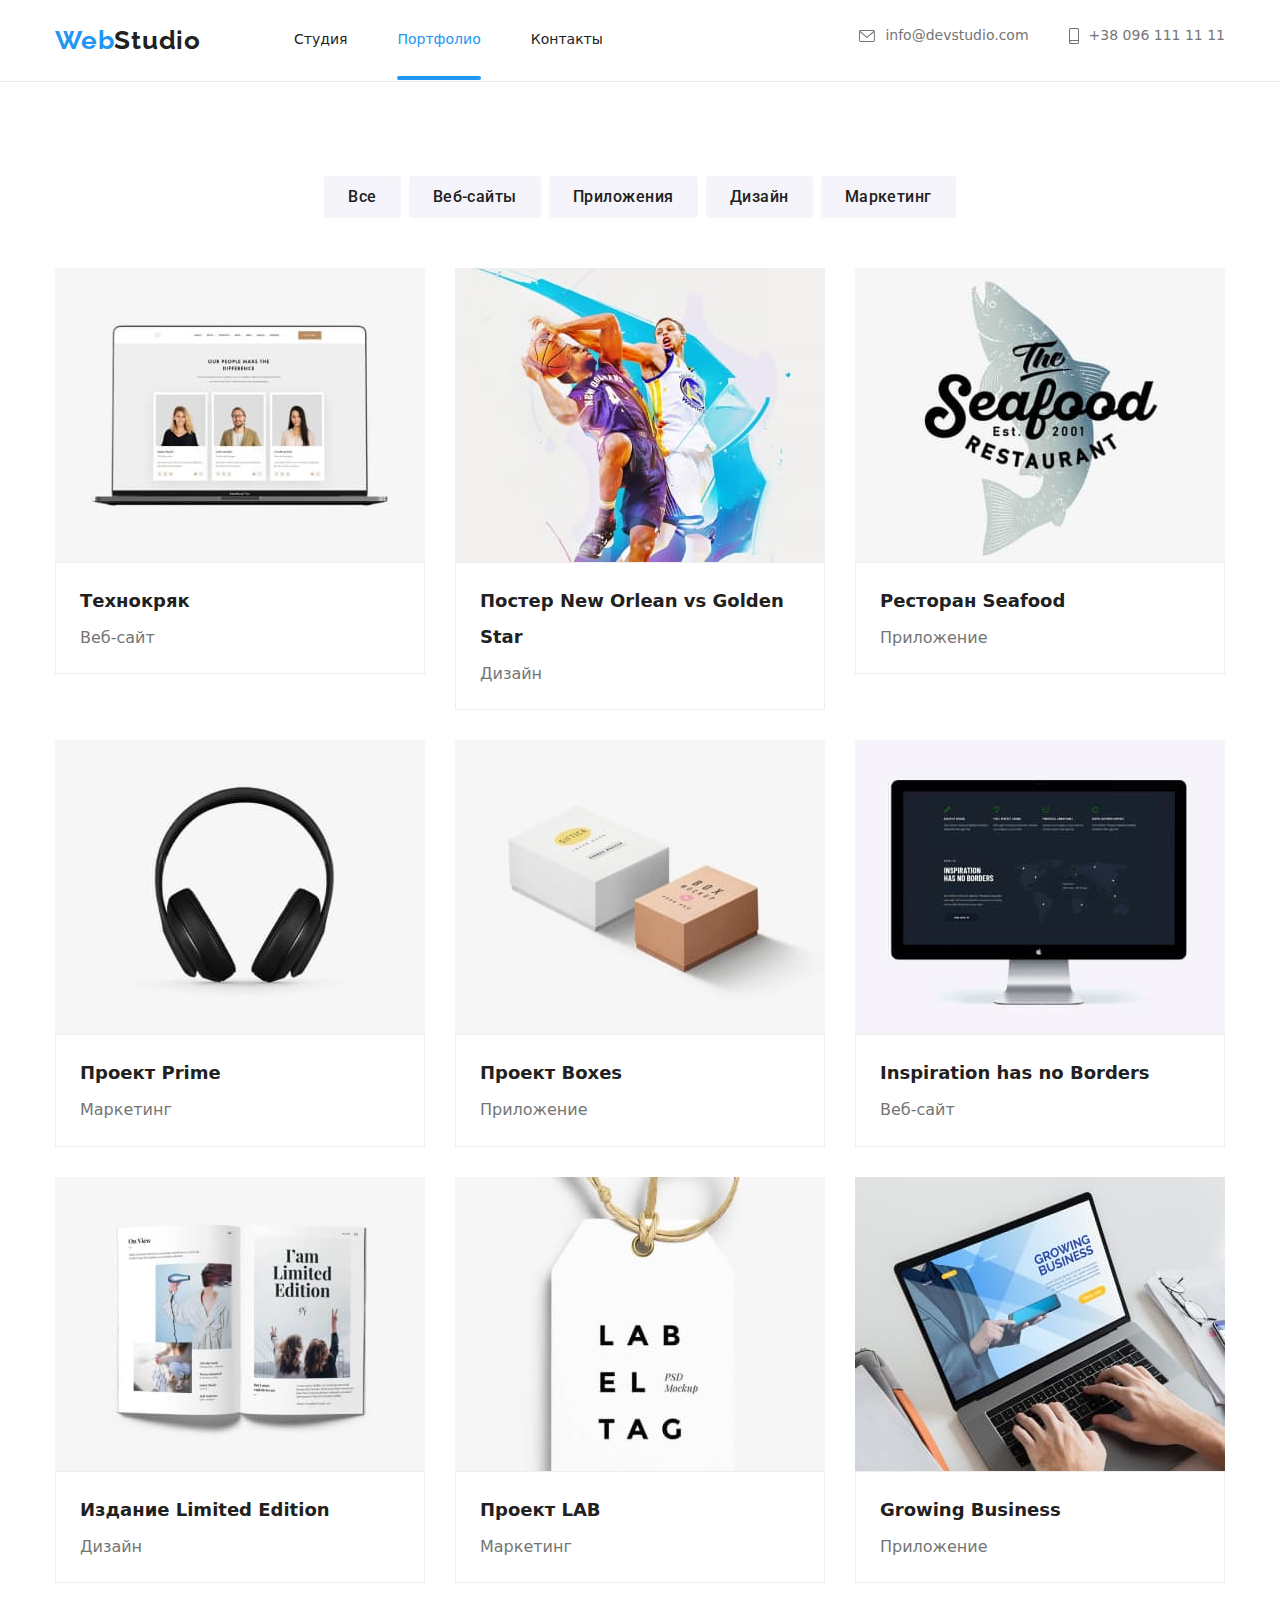
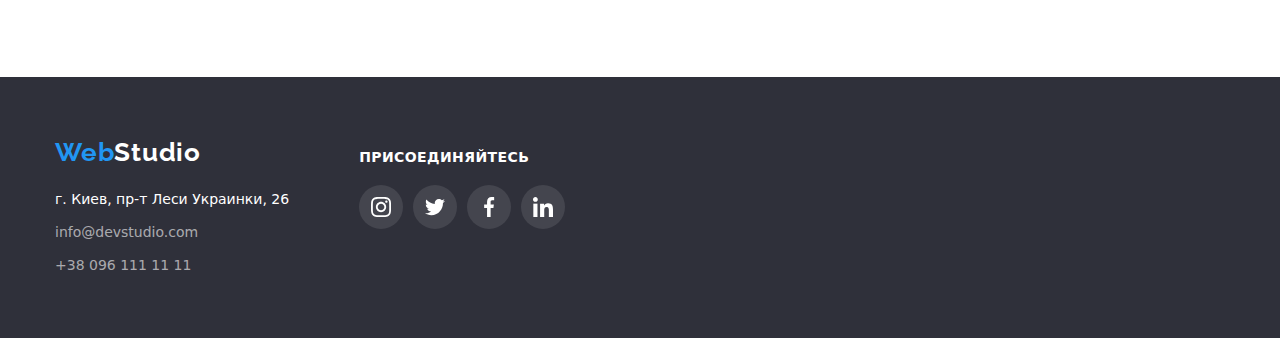
==== commit 8adee8a6: "hw5" ====
--- a/portfolio.html
+++ b/portfolio.html
@@ -133,7 +133,8 @@
     <a class="link link-al" href="">
         <div class="overlay">
             <img src="./images/book.jpg" alt="book" width="370">
-            <p class="about-galery-card">Lorem ipsum dolor sit amet consectetur adipisicing elit. Perferendis eveniet laboriosam voluptatibus minus itaque quaerat quos sequi aut iusto, natus adipisci accusantium dignissimos eius! Alias facere sunt quisquam distinctio veniam.        <div class="gallery-card">
+            <p class="about-galery-card">Lorem ipsum dolor sit amet consectetur adipisicing elit. Perferendis eveniet laboriosam voluptatibus minus itaque quaerat quos sequi aut iusto, natus adipisci accusantium dignissimos eius! Alias facere sunt quisquam distinctio veniam.  </div>    
+                <div class="gallery-card">
         <h3 class="galery-title">Издание Limited Edition</h3>
         <p class="galery-text">Дизайн</p>
 </div>
@@ -144,7 +145,8 @@
     <a class="link link-al" href="">
         <div class="overlay">
             <img src="./images/label.jpg" alt="label" width="370">
-            <p class="about-galery-card">Lorem ipsum dolor sit amet consectetur adipisicing elit. Perferendis eveniet laboriosam voluptatibus minus itaque quaerat quos sequi aut iusto, natus adipisci accusantium dignissimos eius! Alias facere sunt quisquam distinctio veniam.        <div class="gallery-card">
+            <p class="about-galery-card">Lorem ipsum dolor sit amet consectetur adipisicing elit. Perferendis eveniet laboriosam voluptatibus minus itaque quaerat quos sequi aut iusto, natus adipisci accusantium dignissimos eius! Alias facere sunt quisquam distinctio veniam.   </div>       
+                <div class="gallery-card">
         <h3 class="galery-title">Проект LAB</h3>
         <p class="galery-text">Маркетинг</p>
 </div></a></li>   
@@ -153,7 +155,8 @@
     <a class="link link-al" href="">
         <div class="overlay">
             <img src="./images/laptop.jpg" alt="notebook" width="370">
-            <p class="about-galery-card">Lorem ipsum dolor sit amet consectetur adipisicing elit. Perferendis eveniet laboriosam voluptatibus minus itaque quaerat quos sequi aut iusto, natus adipisci accusantium dignissimos eius! Alias facere sunt quisquam distinctio veniam.        <div class="gallery-card">
+            <p class="about-galery-card">Lorem ipsum dolor sit amet consectetur adipisicing elit. Perferendis eveniet laboriosam voluptatibus minus itaque quaerat quos sequi aut iusto, natus adipisci accusantium dignissimos eius! Alias facere sunt quisquam distinctio veniam.   </div>      
+                 <div class="gallery-card">
         <h3 class="galery-title">Growing Business</h3>
         <p class="galery-text">Приложение</p>
 </div></a></li>  
--- a/css/styles.css
+++ b/css/styles.css
@@ -75,7 +75,7 @@
 }
 .nav-link {
   padding-top: 25px;
-  padding-bottom: 25px;
+  padding-bottom: 33px;
 }
 
 /* logo */
@@ -113,6 +113,21 @@
 }
 .active {
   color: var(--color-blue);
+  position: relative;
+}
+.active:after {
+  content: "";
+  display: block;
+  position: absolute;
+  width: 100%;
+  height: 4px;
+  left: 0;
+  bottom: 0;
+  background-color: var(--color-blue);
+  display: inline-block;
+  border-radius: 2px;
+  margin: 0;
+  padding: 0;
 }
 .contact-list {
   display: flex;
